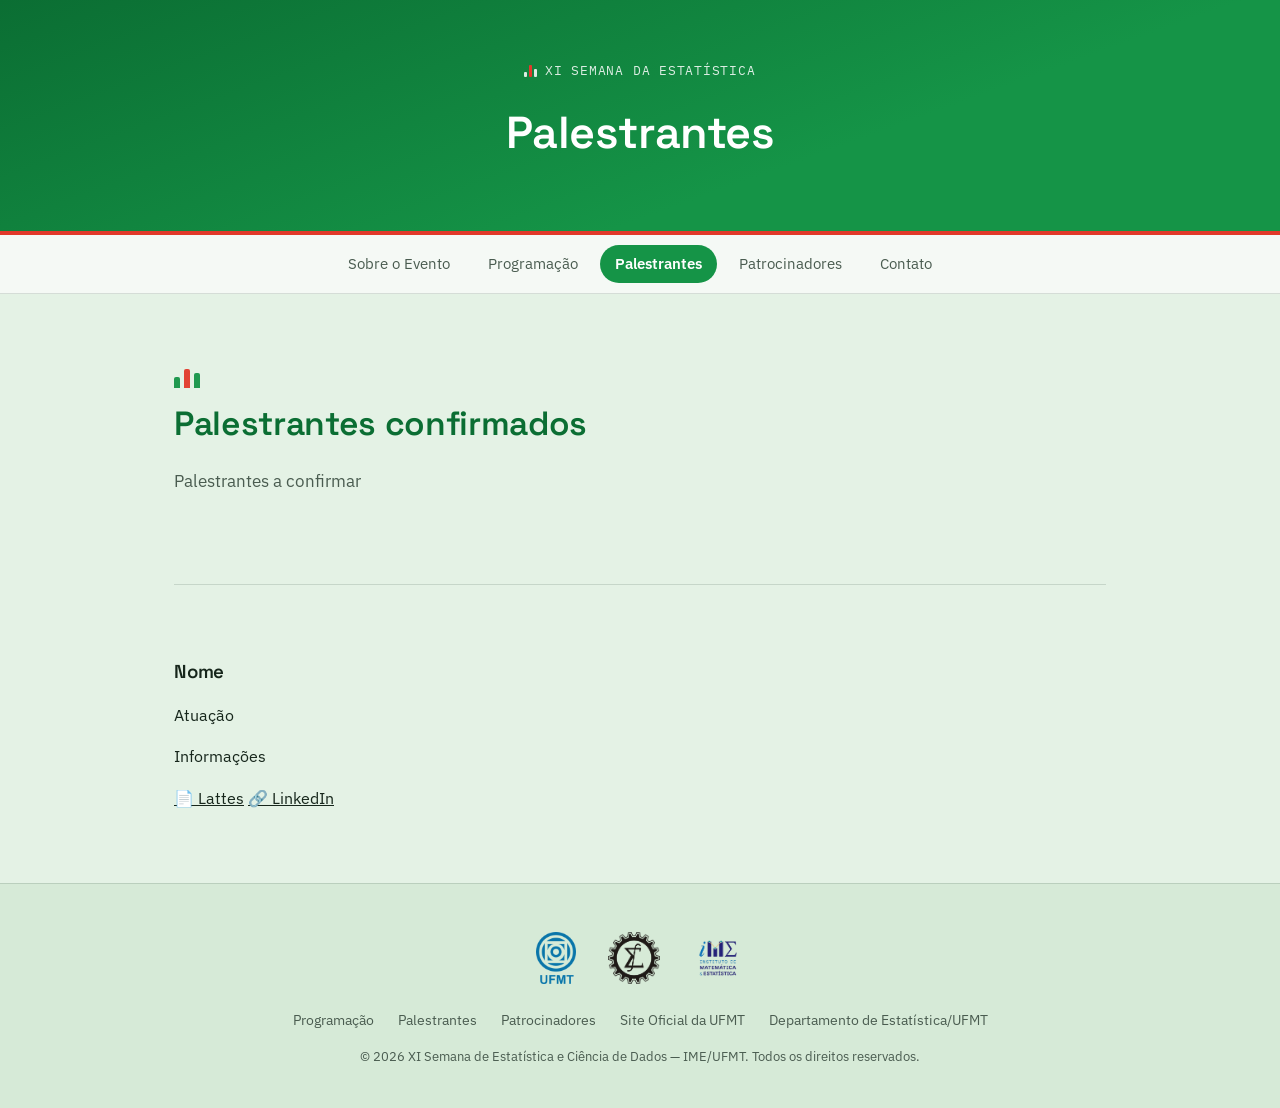
==== palestrantes.html @ 42eaee8a "Add files via upload" ====
<!DOCTYPE html>
<html lang="pt-BR">
<head>
<meta charset="UTF-8">
<meta http-equiv="X-UA-Compatible" content="IE=edge">
<meta name="viewport" content="width=device-width, initial-scale=1.0">

<title>Palestrantes — XI Semana da Estatística — IME/UFMT</title>
<meta name="description" content="Palestrantes confirmados da XI Semana da Estatística e Ciência de Dados do IME/UFMT.">
<meta name="robots" content="index, follow">
<meta name="theme-color" content="#0A1230">
<link rel="canonical" href="https://www.xsemest.com.br/palestrantes.html">

<meta property="og:type" content="website">
<meta property="og:title" content="Palestrantes — XI Semana da Estatística">
<meta property="og:description" content="Palestrantes confirmados da XI Semana da Estatística e Ciência de Dados — IME/UFMT.">
<meta property="og:image" content="estatistica_ufmt.png">
<meta property="og:locale" content="pt_BR">

<link rel="icon" type="image/png" href="estatistica_ufmt.png">
<link rel="preconnect" href="https://fonts.googleapis.com">
<link rel="preconnect" href="https://fonts.gstatic.com" crossorigin>
<link href="https://fonts.googleapis.com/css2?family=Space+Grotesk:wght@500;600;700&family=IBM+Plex+Sans:wght@400;500;600&family=IBM+Plex+Mono:wght@500;600&display=swap" rel="stylesheet">
<link rel="stylesheet" href="style.css">
</head>
<body>

<a class="skip-link" href="#conteudo">Pular para o conteúdo</a>

<header class="page-header">
  
  <p class="eyebrow"><span class="bars" aria-hidden="true"><i></i><i></i><i></i></span> XI Semana da Estatística</p>
  <h1>Palestrantes</h1>
</header>

<nav class="site-nav" aria-label="Navegação principal">
  <a href="index.html#sobre" class="tab-link">Sobre o Evento</a>
  <a href="programacao.html" class="tab-link">Programação</a>
  <a href="palestrantes.html" class="tab-link active">Palestrantes</a>
  <a href="patrocinadores.html" class="tab-link">Patrocinadores</a>
  <a href="index.html#contato" class="tab-link">Contato</a>
</nav>

<main id="conteudo" class="page">

  <section class="section">
    <p class="section-mark" aria-hidden="true"><i style="--h:50%"></i><i style="--h:85%"></i><i style="--h:65%"></i></p>
    <h2>Palestrantes confirmados</h2>
    <p class="lede">
      Palestrantes a confirmar
    </p>
  </section>

  <section class="section">
    <div class="speaker-grid">

      <!-- Palestrante 1 -->
      <article class="speaker-card">
        <div class="speaker-avatar" aria-hidden="true"></div>
        <h3 class="speaker-name">Nome</h3>
        <p class="speaker-affiliation">Atuação</p>
        <p class="speaker-bio">
          Informações
        </p>
        <div class="speaker-social">
          <a href="#" aria-label="Lattes da Dra. Ana Clara Silva">📄 Lattes</a>
          <a href="#" aria-label="LinkedIn da Dra. Ana Clara Silva">🔗 LinkedIn</a>
        </div>
        
      </article>

      

    </div>
  </section>


</main>

<footer class="footer">
  <div class="logos-row">
    <img src="ufmt_logo.png" alt="UFMT" class="logo-img" loading="lazy">
    <img src="estatistica_ufmt.png" alt="Estatística UFMT" class="logo-img" loading="lazy">
    <img src="logo_ime.png" alt="IME - Instituto de Matemática e Estatística" class="logo-img" loading="lazy">
  </div>
  <div class="footer-links">
    <a href="programacao.html">Programação</a>
    <a href="palestrantes.html">Palestrantes</a>
    <a href="patrocinadores.html">Patrocinadores</a>
    <a href="https://ufmt.br/" target="_blank" rel="noopener">Site Oficial da UFMT</a>
    <a href="https://www.ufmt.br/unidade/dest" target="_blank" rel="noopener">Departamento de Estatística/UFMT</a>
  </div>
  <p class="footer-copy">© 2026 XI Semana de Estatística e Ciência de Dados — IME/UFMT. Todos os direitos reservados.</p>
</footer>

<script src="script.js" defer></script>
</body>
</html>
---- style.css ----
/* =========================================================
   Tokens — tema claro, inspirado na paleta do IFMT (verde)
   ========================================================= */
:root{
  --bg: #E4F2E5;
  --bg-elevated: #D6EAD7;
  --surface: #FFFFFF;
  --border: rgba(16, 45, 28, 0.14);

  --accent: #159447;        /* verde institucional — destaque principal, mais vivo */
  --accent-dim: #0B6E33;
  --accent-2: #E1392A;      /* vermelho — contraste, como na logo do IFMT */
  --accent-2-dim: #B02B20;

  --text: #16261B;
  --text-muted: #4A5C50;

  --font-display: 'Space Grotesk', system-ui, sans-serif;
  --font-body: 'IBM Plex Sans', system-ui, sans-serif;
  --font-mono: 'IBM Plex Mono', monospace;

  --radius: 14px;
  --max-width: 980px;
  --shadow: 0 1px 2px rgba(16,45,28,0.04), 0 8px 24px rgba(16,45,28,0.06);
}

*{ box-sizing: border-box; }

html{ scroll-behavior: smooth; }
@media (prefers-reduced-motion: reduce){
  html{ scroll-behavior: auto; }
  *{ animation-duration: 0.001ms !important; animation-iteration-count: 1 !important; transition-duration: 0.001ms !important; }
}

body{
  margin: 0;
  background: var(--bg);
  color: var(--text);
  font-family: var(--font-body);
  line-height: 1.6;
  -webkit-font-smoothing: antialiased;
}

h1, h2, h3, h4{
  font-family: var(--font-display);
  font-weight: 600;
  margin: 0 0 .5em;
  letter-spacing: -0.01em;
  color: var(--text);
}

a{ color: inherit; }

.skip-link{
  position: absolute; left: -999px; top: 0;
  background: var(--accent); color: #fff; padding: .6em 1em;
  border-radius: 0 0 8px 0; z-index: 100;
}
.skip-link:focus{ left: 0; }

.text-muted{ color: var(--text-muted); }
.small{ font-size: .85rem; }

/* =========================================================
   Histogram signature glyphs
   ========================================================= */
.bars{ display: inline-flex; align-items: flex-end; gap: 2px; height: 12px; }
.bars i{ display:block; width: 3px; background: var(--accent); border-radius: 1px; }
.bars i:nth-child(1){ height: 40%; }
.bars i:nth-child(2){ height: 100%; background: var(--accent-2); }
.bars i:nth-child(3){ height: 65%; }
.bars-lg{ height: 34px; gap: 5px; margin-bottom: 1em; }
.bars-lg i{ width: 7px; }

.hero .bars i,
.page-header .bars i{ background: rgba(255,255,255,0.85); }
.hero .bars i:nth-child(2),
.page-header .bars i:nth-child(2){ background: var(--accent-2); }

.section-mark{ display:flex; align-items:flex-end; gap: 4px; height: 22px; margin: 0 0 .6em; }
.section-mark i{ display:block; width: 6px; border-radius: 2px 2px 0 0; height: var(--h); opacity: .95; background: var(--accent); }
.section-mark i:nth-child(2){ background: var(--accent-2); }

/* =========================================================
   Hero
   ========================================================= */
.hero{
  position: relative;
  background: linear-gradient(160deg, var(--accent-dim), var(--accent) 65%);
  border-bottom: 4px solid var(--accent-2);
  padding: 3rem 1.5rem 6.5rem;
  overflow: hidden;
}
.hero-inner{
  max-width: var(--max-width);
  margin: 0 auto;
  text-align: center;
  position: relative;
  z-index: 2;
}
.logos-row{
  display: flex; align-items: center; justify-content: center;
  gap: 2rem; margin-bottom: 2.5rem; flex-wrap: wrap;
}
.logo-img{ height: 52px; width: auto; object-fit: contain; }

.eyebrow{
  font-family: var(--font-mono);
  font-size: .8rem;
  letter-spacing: .06em;
  text-transform: uppercase;
  color: rgba(255,255,255,0.85);
  display: flex; align-items: center; justify-content: center; gap: .6em;
  margin-bottom: 1rem;
}

.hero h1{
  font-size: clamp(2.4rem, 6vw, 4.2rem);
  line-height: 1.05;
  margin-bottom: .5rem;
  color: #fff;
}
.hero-sub{
  font-family: var(--font-mono);
  color: #FFD9D4;
  font-size: 1.05rem;
  margin: 0 0 1.75rem;
}

.hero-badge{
  display: inline-flex; align-items: center; gap: .55em;
  background: #FFFFFF;
  border: 1px solid rgba(0,0,0,0.06);
  color: var(--accent-dim);
  font-family: var(--font-mono);
  font-size: .85rem;
  padding: .55em 1.1em;
  border-radius: 999px;
  box-shadow: var(--shadow);
}
.hero-badge .dot{
  width: 7px; height: 7px; border-radius: 50%;
  background: var(--accent-2);
  animation: pulse 1.8s ease-in-out infinite;
}
@keyframes pulse{
  0%, 100%{ opacity: 1; transform: scale(1); }
  50%{ opacity: .4; transform: scale(1.3); }
}

.hero-histogram{
  position: absolute; left: 0; right: 0; bottom: 0;
  height: 60px;
  display: flex; align-items: flex-end; gap: 3px;
  padding: 0 1.5rem;
  opacity: .8;
  z-index: 1;
}
.hero-histogram i{
  flex: 1;
  background: linear-gradient(180deg, rgba(255,255,255,0.9), transparent);
  height: var(--h);
  border-radius: 2px 2px 0 0;
}
.hero-histogram i:nth-child(4n){
  background: linear-gradient(180deg, var(--accent-2), transparent);
}

/* =========================================================
   Page header (subpáginas: Programação, Patrocinadores)
   ========================================================= */
.page-header{
  text-align: center;
  padding: 3rem 1.5rem 2.5rem;
  background: linear-gradient(160deg, var(--accent-dim), var(--accent) 65%);
  border-bottom: 4px solid var(--accent-2);
  color: #fff;
}
.page-header h1{ font-size: clamp(2rem, 4vw, 2.8rem); color: #fff; }
.page-header .eyebrow{ color: rgba(255,255,255,0.85); }

/* =========================================================
   Nav
   ========================================================= */
.site-nav{
  position: sticky; top: 0; z-index: 10;
  display: flex; justify-content: center; gap: .5rem;
  background: rgba(247,250,247,0.92);
  backdrop-filter: blur(8px);
  border-bottom: 1px solid var(--border);
  padding: .6rem 1rem;
  flex-wrap: wrap;
}
.tab-link{
  text-decoration: none;
  color: var(--text-muted);
  font-size: .92rem;
  padding: .5em 1em;
  border-radius: 999px;
  transition: color .15s ease, background .15s ease;
}
.tab-link:hover{ color: var(--text); background: var(--surface); }
.tab-link.active{ color: #fff; background: var(--accent); font-weight: 600; }

/* =========================================================
   Sections
   ========================================================= */
.page{ max-width: var(--max-width); margin: 0 auto; padding: 0 1.5rem; }
.section{
  padding: 4.5rem 0;
  border-bottom: 1px solid var(--border);
  opacity: 0; transform: translateY(16px);
  transition: opacity .5s ease, transform .5s ease;
}
.section.in-view{ opacity: 1; transform: none; }
.section:last-of-type{ border-bottom: none; }

.section h2{ font-size: clamp(1.6rem, 3vw, 2.1rem); color: var(--accent-dim); }
.lede{ color: var(--text-muted); max-width: 62ch; font-size: 1.05rem; }

.stat-chips{
  display: flex; gap: 1rem; flex-wrap: wrap; margin-top: 2rem;
}
.chip{
  background: var(--surface);
  border: 1px solid var(--border);
  border-radius: var(--radius);
  padding: 1.1rem 1.3rem;
  min-width: 160px;
  border-top: 3px solid var(--accent);
  box-shadow: var(--shadow);
}
.chip:nth-child(2){ border-top-color: var(--accent-2); }
.chip-num{
  display: block; font-family: var(--font-mono);
  color: var(--accent); font-size: 1.4rem; font-weight: 600;
}
.chip:nth-child(2) .chip-num{ color: var(--accent-2); }
.chip-label{ color: var(--text-muted); font-size: .88rem; }

/* Empty state (Programação / Patrocinadores) */
.empty-state{
  background: var(--surface);
  border: 1px dashed var(--border);
  border-radius: var(--radius);
  padding: 2.5rem;
  text-align: center;
}
.empty-state p{ margin: .4em 0; }
.empty-state .text-muted{ max-width: 48ch; margin-left: auto; margin-right: auto; }
.empty-state-actions{
  display: flex; gap: .8rem; justify-content: center; flex-wrap: wrap;
  margin-top: 1.4rem;
}

.btn{
  display: inline-flex; align-items: center; gap: .5em;
  font-family: var(--font-body); font-weight: 600; font-size: .92rem;
  padding: .7em 1.4em; border-radius: 999px;
  text-decoration: none; cursor: pointer;
  transition: transform .12s ease, background .15s ease;
}
.btn:hover{ transform: translateY(-1px); }
.btn-outline{ background: #fff; border: 1px solid var(--accent); color: var(--accent-dim); }
.btn-outline:hover{ background: rgba(30,122,61,0.08); }
.btn-ghost{ background: transparent; color: var(--text-muted); }
.btn-ghost:hover{ color: var(--text); }

/* Cards (Contato) */
.cards-grid{
  display: grid; grid-template-columns: repeat(auto-fit, minmax(260px, 1fr));
  gap: 1.5rem; margin-top: 1.5rem;
}
.card{
  background: var(--surface);
  border: 1px solid var(--border);
  border-radius: var(--radius);
  padding: 1.8rem;
  box-shadow: var(--shadow);
}
.card h3{
  display: flex; align-items: center; gap: .5em;
  font-size: 1.1rem; margin-bottom: .3em;
}
.card h4{ font-size: .85rem; text-transform: uppercase; letter-spacing: .04em; color: var(--text-muted); margin-top: 1.5rem; }
.icon{ width: 20px; height: 20px; color: var(--accent); flex-shrink: 0; }

.link{ color: var(--accent-2); text-decoration: none; border-bottom: 1px solid transparent; }
.link:hover{ border-bottom-color: currentColor; }

.social-link{
  display: inline-flex; align-items: center; gap: .5em;
  text-decoration: none; color: var(--text);
  margin-top: .4rem;
}
.social-link:hover{ color: var(--accent-2); }

.committee-list{ list-style: none; margin: .5rem 0 0; padding: 0; }
.committee-list li{
  display: flex; flex-direction: column;
  padding: .7em 0; border-bottom: 1px solid var(--border);
}
.committee-list li:last-child{ border-bottom: none; }
.committee-list span{ color: var(--text-muted); font-size: .85rem; }

/* =========================================================
   Mapa (Local do Evento)
   ========================================================= */
.map-frame{
  margin-top: 1.5rem;
  border-radius: var(--radius);
  overflow: hidden;
  border: 1px solid var(--border);
  box-shadow: var(--shadow);
}
.map-frame iframe{ display: block; }

/* =========================================================
   Tabela de programação
   ========================================================= */
.schedule-table-wrap{
  margin-top: 1.5rem;
  overflow-x: auto;
  border: 1px solid var(--border);
  border-radius: var(--radius);
  background: var(--surface);
  box-shadow: var(--shadow);
}
.schedule-table{
  width: 100%;
  border-collapse: collapse;
  font-size: .92rem;
  min-width: 560px;
}
.schedule-table thead th{
  text-align: left;
  font-family: var(--font-mono);
  font-size: .78rem;
  text-transform: uppercase;
  letter-spacing: .04em;
  color: var(--text-muted);
  background: var(--bg-elevated);
  padding: .8em 1em;
}
.schedule-table td{
  padding: .8em 1em;
  border-top: 1px solid var(--border);
  vertical-align: top;
}
.schedule-table .day-row td{
  background: rgba(30,122,61,0.08);
  color: var(--accent-dim);
  font-family: var(--font-mono);
  font-size: .78rem;
  text-transform: uppercase;
  letter-spacing: .05em;
  font-weight: 600;
}

/* =========================================================
   Patrocinadores
   ========================================================= */
.tier-title{
  font-size: .82rem;
  text-transform: uppercase;
  letter-spacing: .06em;
  color: var(--accent-2);
  margin-bottom: 1rem;
}
.sponsor-grid{
  display: grid; grid-template-columns: repeat(auto-fit, minmax(220px, 1fr));
  gap: 1.2rem;
}
.sponsor-grid-sm{ grid-template-columns: repeat(auto-fit, minmax(160px, 1fr)); }

.sponsor-slot{
  display: flex; flex-direction: column; align-items: center; justify-content: center;
  gap: .5rem;
  background: var(--surface);
  border: 1px dashed var(--border);
  border-radius: var(--radius);
  padding: 1.8rem 1rem;
  text-align: center;
  color: var(--text-muted);
  font-size: .82rem;
  text-decoration: none;
  min-height: 110px;
}
.sponsor-placeholder-icon{
  font-family: var(--font-display);
  font-size: 1.4rem;
  color: var(--accent-2);
}
.sponsor-slot-filled{
  border-style: solid;
  padding: 1rem;
  box-shadow: var(--shadow);
}
.sponsor-slot-filled img{ max-width: 100%; max-height: 64px; object-fit: contain; }

/* =========================================================
   Footer
   ========================================================= */
.footer{
  text-align: center;
  padding: 3rem 1.5rem 2.5rem;
  border-top: 1px solid var(--border);
  background: var(--bg-elevated);
  color: var(--text);
}
.footer .logos-row{ margin-bottom: 1.5rem; }
.footer-links{ display: flex; gap: 1.5rem; justify-content: center; flex-wrap: wrap; margin-bottom: 1rem; }
.footer-links a{ color: var(--text-muted); text-decoration: none; font-size: .9rem; }
.footer-links a:hover{ color: var(--accent-2); }
.footer-copy{ color: var(--text-muted); font-size: .8rem; margin: 0; }

/* =========================================================
   Focus visibility
   ========================================================= */
a:focus-visible, .btn:focus-visible, .tab-link:focus-visible{
  outline: 2px solid var(--accent-2);
  outline-offset: 2px;
}

/* =========================================================
   Responsive
   ========================================================= */
@media (max-width: 640px){
  .hero{ padding: 2.5rem 1.2rem 5rem; }
  .logo-img{ height: 40px; }
  .site-nav{ gap: .25rem; }
  .tab-link{ font-size: .85rem; padding: .5em .8em; }
}
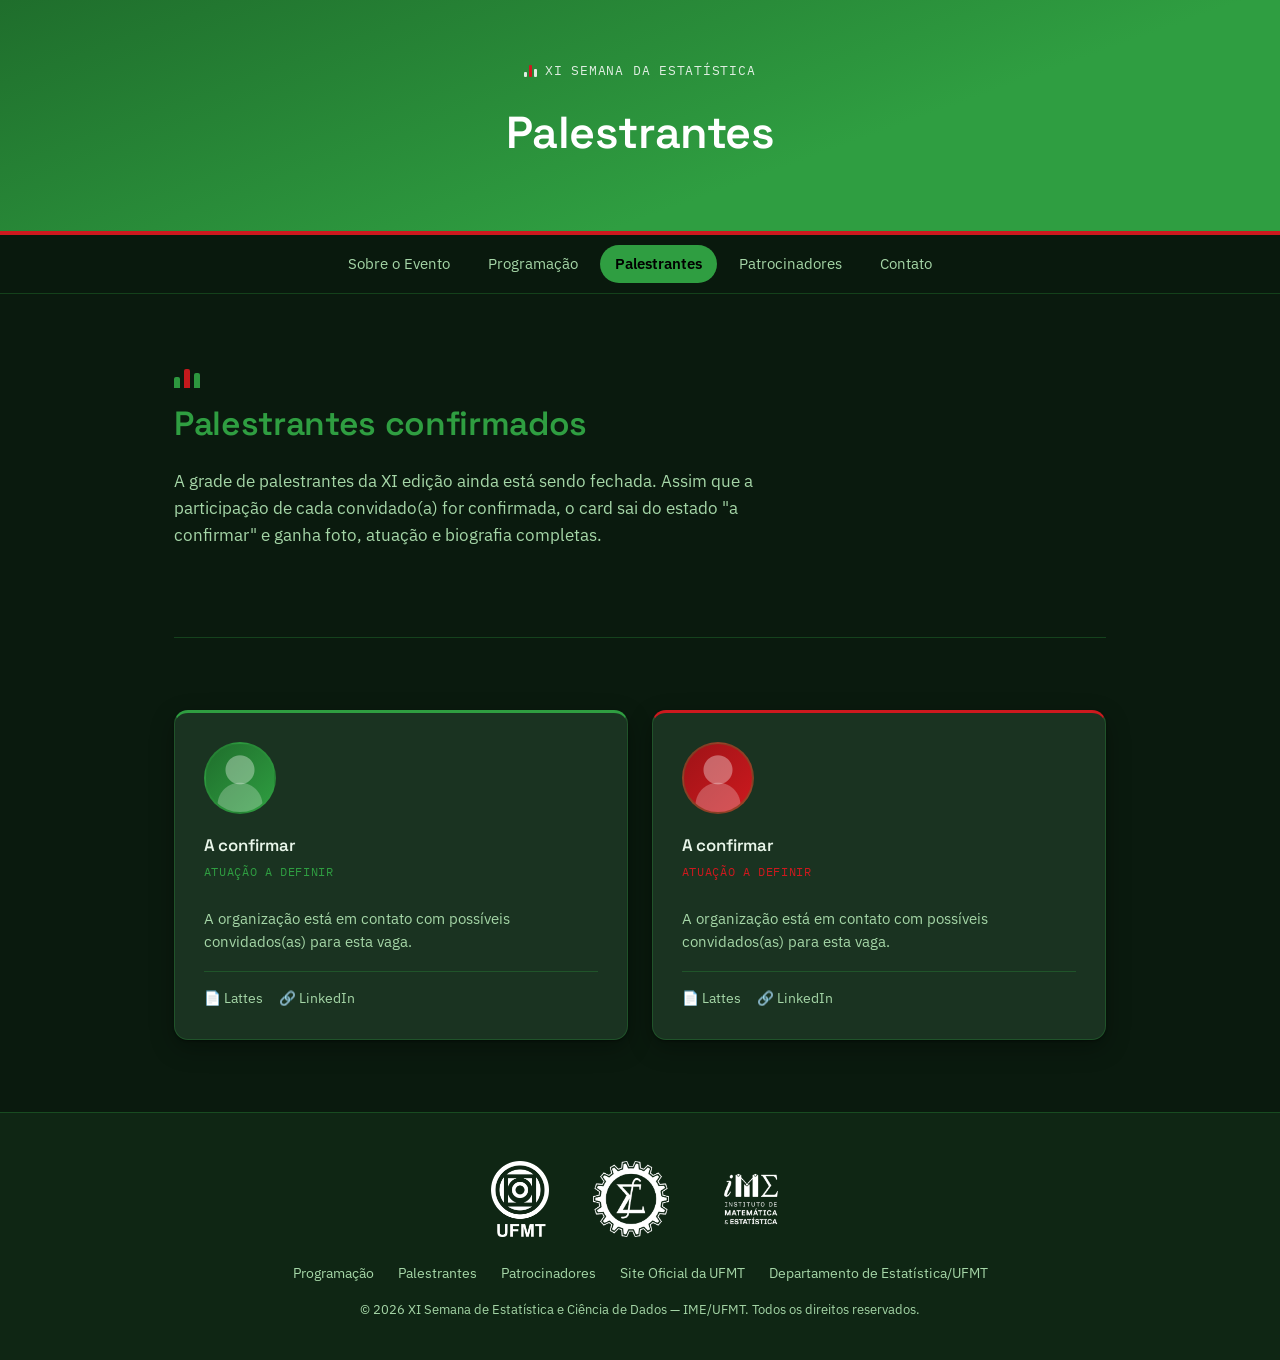
==== commit f90f744c: "Add files via upload" ====
--- a/palestrantes.html
+++ b/palestrantes.html
@@ -8,7 +8,7 @@
 <title>Palestrantes — XI Semana da Estatística — IME/UFMT</title>
 <meta name="description" content="Palestrantes confirmados da XI Semana da Estatística e Ciência de Dados do IME/UFMT.">
 <meta name="robots" content="index, follow">
-<meta name="theme-color" content="#0A1230">
+<meta name="theme-color" content="#0A1A0E">
 <link rel="canonical" href="https://www.xsemest.com.br/palestrantes.html">
 
 <meta property="og:type" content="website">
@@ -28,7 +28,6 @@
 <a class="skip-link" href="#conteudo">Pular para o conteúdo</a>
 
 <header class="page-header">
-  
   <p class="eyebrow"><span class="bars" aria-hidden="true"><i></i><i></i><i></i></span> XI Semana da Estatística</p>
   <h1>Palestrantes</h1>
 </header>
@@ -47,7 +46,9 @@
     <p class="section-mark" aria-hidden="true"><i style="--h:50%"></i><i style="--h:85%"></i><i style="--h:65%"></i></p>
     <h2>Palestrantes confirmados</h2>
     <p class="lede">
-      Palestrantes a confirmar
+      A grade de palestrantes da XI edição ainda está sendo fechada. Assim que a
+      participação de cada convidado(a) for confirmada, o card sai do estado
+      "a confirmar" e ganha foto, atuação e biografia completas.
     </p>
   </section>
 
@@ -57,22 +58,54 @@
       <!-- Palestrante 1 -->
       <article class="speaker-card">
         <div class="speaker-avatar" aria-hidden="true"></div>
-        <h3 class="speaker-name">Nome</h3>
-        <p class="speaker-affiliation">Atuação</p>
+        <h3 class="speaker-name">A confirmar</h3>
+        <p class="speaker-affiliation">Atuação a definir</p>
         <p class="speaker-bio">
-          Informações
+          A organização está em contato com possíveis convidados(as) para esta vaga.
         </p>
         <div class="speaker-social">
-          <a href="#" aria-label="Lattes da Dra. Ana Clara Silva">📄 Lattes</a>
-          <a href="#" aria-label="LinkedIn da Dra. Ana Clara Silva">🔗 LinkedIn</a>
+          <a href="#" aria-label="Lattes">📄 Lattes</a>
+          <a href="#" aria-label="LinkedIn">🔗 LinkedIn</a>
         </div>
-        
       </article>
 
-      
+      <!-- Palestrante 2 -->
+      <article class="speaker-card">
+        <div class="speaker-avatar" aria-hidden="true"></div>
+        <h3 class="speaker-name">A confirmar</h3>
+        <p class="speaker-affiliation">Atuação a definir</p>
+        <p class="speaker-bio">
+          A organização está em contato com possíveis convidados(as) para esta vaga.
+        </p>
+        <div class="speaker-social">
+          <a href="#" aria-label="Lattes">📄 Lattes</a>
+          <a href="#" aria-label="LinkedIn">🔗 LinkedIn</a>
+        </div>
+      </article>
+
+     
+
+      <!--
+        Para adicionar um(a) palestrante confirmado(a), duplique o bloco abaixo
+        e preencha com os dados reais:
+
+        <article class="speaker-card">
+          <div class="speaker-avatar">
+            <img src="foto-do-palestrante.jpg" alt="Nome do(a) Palestrante" style="width:100%;height:100%;border-radius:50%;object-fit:cover;">
+          </div>
+          <h3 class="speaker-name">Nome do(a) Palestrante</h3>
+          <p class="speaker-affiliation">Cargo / Instituição</p>
+          <p class="speaker-bio">Breve biografia ou linha de pesquisa/atuação.</p>
+          <div class="speaker-social">
+            <a href="https://lattes.cnpq.br/..." target="_blank" rel="noopener">📄 Lattes</a>
+            <a href="https://linkedin.com/in/..." target="_blank" rel="noopener">🔗 LinkedIn</a>
+          </div>
+        </article>
+      -->
 
     </div>
   </section>
+
 
 
 </main>
@@ -95,4 +128,4 @@
 
 <script src="script.js" defer></script>
 </body>
-</html>+</html>
--- a/style.css
+++ b/style.css
@@ -1,19 +1,16 @@
-/* =========================================================
-   Tokens — tema claro, inspirado na paleta do IFMT (verde)
-   ========================================================= */
 :root{
-  --bg: #E4F2E5;
-  --bg-elevated: #D6EAD7;
-  --surface: #FFFFFF;
-  --border: rgba(16, 45, 28, 0.14);
-
-  --accent: #159447;        /* verde institucional — destaque principal, mais vivo */
-  --accent-dim: #0B6E33;
-  --accent-2: #E1392A;      /* vermelho — contraste, como na logo do IFMT */
-  --accent-2-dim: #B02B20;
-
-  --text: #16261B;
-  --text-muted: #4A5C50;
+  --bg: #0A1A0E;
+  --bg-elevated: #0F2614;
+  --surface: #1A3321;
+  --border: rgba(47, 158, 65, 0.3);
+
+  --accent: #2F9E41;       /* verde oficial Rede Federal — Pantone 362C */
+  --accent-dim: #1F6E2C;
+  --accent-2: #CD191E;     /* vermelho oficial Rede Federal — Pantone 187C */
+  --accent-2-dim: #9E1317;
+
+  --text: #E8F5E9;
+  --text-muted: #A5D6A7;
 
   --font-display: 'Space Grotesk', system-ui, sans-serif;
   --font-body: 'IBM Plex Sans', system-ui, sans-serif;
@@ -21,7 +18,7 @@
 
   --radius: 14px;
   --max-width: 980px;
-  --shadow: 0 1px 2px rgba(16,45,28,0.04), 0 8px 24px rgba(16,45,28,0.06);
+  --shadow: 0 1px 2px rgba(0,0,0,0.4), 0 8px 24px rgba(0,0,0,0.3);
 }
 
 *{ box-sizing: border-box; }
@@ -53,7 +50,7 @@
 
 .skip-link{
   position: absolute; left: -999px; top: 0;
-  background: var(--accent); color: #fff; padding: .6em 1em;
+  background: var(--accent); color: #000; padding: .6em 1em;
   border-radius: 0 0 8px 0; z-index: 100;
 }
 .skip-link:focus{ left: 0; }
@@ -61,9 +58,6 @@
 .text-muted{ color: var(--text-muted); }
 .small{ font-size: .85rem; }
 
-/* =========================================================
-   Histogram signature glyphs
-   ========================================================= */
 .bars{ display: inline-flex; align-items: flex-end; gap: 2px; height: 12px; }
 .bars i{ display:block; width: 3px; background: var(--accent); border-radius: 1px; }
 .bars i:nth-child(1){ height: 40%; }
@@ -81,9 +75,6 @@
 .section-mark i{ display:block; width: 6px; border-radius: 2px 2px 0 0; height: var(--h); opacity: .95; background: var(--accent); }
 .section-mark i:nth-child(2){ background: var(--accent-2); }
 
-/* =========================================================
-   Hero
-   ========================================================= */
 .hero{
   position: relative;
   background: linear-gradient(160deg, var(--accent-dim), var(--accent) 65%);
@@ -100,9 +91,14 @@
 }
 .logos-row{
   display: flex; align-items: center; justify-content: center;
-  gap: 2rem; margin-bottom: 2.5rem; flex-wrap: wrap;
-}
-.logo-img{ height: 52px; width: auto; object-fit: contain; }
+  gap: 2.75rem; margin-bottom: 2.5rem; flex-wrap: wrap;
+}
+.logo-img{ 
+  height: 76px; 
+  width: auto; 
+  object-fit: contain;
+  filter: brightness(0) invert(1);
+}
 
 .eyebrow{
   font-family: var(--font-mono);
@@ -166,9 +162,6 @@
   background: linear-gradient(180deg, var(--accent-2), transparent);
 }
 
-/* =========================================================
-   Page header (subpáginas: Programação, Patrocinadores)
-   ========================================================= */
 .page-header{
   text-align: center;
   padding: 3rem 1.5rem 2.5rem;
@@ -179,13 +172,10 @@
 .page-header h1{ font-size: clamp(2rem, 4vw, 2.8rem); color: #fff; }
 .page-header .eyebrow{ color: rgba(255,255,255,0.85); }
 
-/* =========================================================
-   Nav
-   ========================================================= */
 .site-nav{
   position: sticky; top: 0; z-index: 10;
   display: flex; justify-content: center; gap: .5rem;
-  background: rgba(247,250,247,0.92);
+  background: rgba(10, 26, 14, 0.92);
   backdrop-filter: blur(8px);
   border-bottom: 1px solid var(--border);
   padding: .6rem 1rem;
@@ -200,11 +190,8 @@
   transition: color .15s ease, background .15s ease;
 }
 .tab-link:hover{ color: var(--text); background: var(--surface); }
-.tab-link.active{ color: #fff; background: var(--accent); font-weight: 600; }
-
-/* =========================================================
-   Sections
-   ========================================================= */
+.tab-link.active{ color: #000; background: var(--accent); font-weight: 600; }
+
 .page{ max-width: var(--max-width); margin: 0 auto; padding: 0 1.5rem; }
 .section{
   padding: 4.5rem 0;
@@ -215,7 +202,7 @@
 .section.in-view{ opacity: 1; transform: none; }
 .section:last-of-type{ border-bottom: none; }
 
-.section h2{ font-size: clamp(1.6rem, 3vw, 2.1rem); color: var(--accent-dim); }
+.section h2{ font-size: clamp(1.6rem, 3vw, 2.1rem); color: var(--accent); }
 .lede{ color: var(--text-muted); max-width: 62ch; font-size: 1.05rem; }
 
 .stat-chips{
@@ -238,7 +225,6 @@
 .chip:nth-child(2) .chip-num{ color: var(--accent-2); }
 .chip-label{ color: var(--text-muted); font-size: .88rem; }
 
-/* Empty state (Programação / Patrocinadores) */
 .empty-state{
   background: var(--surface);
   border: 1px dashed var(--border);
@@ -261,12 +247,11 @@
   transition: transform .12s ease, background .15s ease;
 }
 .btn:hover{ transform: translateY(-1px); }
-.btn-outline{ background: #fff; border: 1px solid var(--accent); color: var(--accent-dim); }
-.btn-outline:hover{ background: rgba(30,122,61,0.08); }
+.btn-outline{ background: var(--surface); border: 1px solid var(--accent); color: var(--accent); }
+.btn-outline:hover{ background: rgba(47, 158, 65, 0.18); }
 .btn-ghost{ background: transparent; color: var(--text-muted); }
 .btn-ghost:hover{ color: var(--text); }
 
-/* Cards (Contato) */
 .cards-grid{
   display: grid; grid-template-columns: repeat(auto-fit, minmax(260px, 1fr));
   gap: 1.5rem; margin-top: 1.5rem;
@@ -304,8 +289,90 @@
 .committee-list span{ color: var(--text-muted); font-size: .85rem; }
 
 /* =========================================================
-   Mapa (Local do Evento)
+   Palestrantes
    ========================================================= */
+.speaker-grid{
+  display: grid; grid-template-columns: repeat(auto-fit, minmax(240px, 1fr));
+  gap: 1.5rem;
+}
+.speaker-card{
+  background: var(--surface);
+  border: 1px solid var(--border);
+  border-radius: var(--radius);
+  padding: 1.8rem;
+  box-shadow: var(--shadow);
+  border-top: 3px solid var(--accent);
+  display: flex;
+  flex-direction: column;
+}
+.speaker-card:nth-child(3n+2){ border-top-color: var(--accent-2); }
+
+.speaker-avatar{
+  width: 72px; height: 72px;
+  border-radius: 50%;
+  margin-bottom: 1.1rem;
+  background: linear-gradient(135deg, var(--accent-dim), var(--accent));
+  border: 2px solid var(--border);
+  position: relative;
+}
+.speaker-avatar::after{
+  content: "";
+  position: absolute; inset: 0;
+  border-radius: 50%;
+  background:
+    radial-gradient(circle at 50% 38%, rgba(255,255,255,0.35) 0 14px, transparent 15px),
+    radial-gradient(circle at 50% 90%, rgba(255,255,255,0.25) 0 22px, transparent 23px);
+}
+.speaker-card:nth-child(3n+2) .speaker-avatar{
+  background: linear-gradient(135deg, var(--accent-2-dim), var(--accent-2));
+}
+
+.speaker-name{
+  font-size: 1.05rem;
+  margin-bottom: .2em;
+}
+.speaker-affiliation{
+  font-family: var(--font-mono);
+  font-size: .78rem;
+  text-transform: uppercase;
+  letter-spacing: .05em;
+  color: var(--accent);
+  margin: 0 0 .8em;
+}
+.speaker-card:nth-child(3n+2) .speaker-affiliation{ color: var(--accent-2); }
+
+.speaker-bio{
+  color: var(--text-muted);
+  font-size: .92rem;
+  flex-grow: 1;
+  margin-bottom: 1.2em;
+}
+.speaker-social{
+  display: flex; gap: 1rem; flex-wrap: wrap;
+  border-top: 1px solid var(--border);
+  padding-top: 1rem;
+}
+.speaker-social a{
+  font-size: .85rem;
+  text-decoration: none;
+  color: var(--text-muted);
+  transition: color .15s ease;
+}
+.speaker-social a:hover{ color: var(--accent); }
+
+.speaker-slot-empty{
+  background: var(--surface);
+  border: 1px dashed var(--border);
+  border-radius: var(--radius);
+  padding: 1.8rem;
+  display: flex; flex-direction: column; align-items: center; justify-content: center;
+  text-align: center;
+  color: var(--text-muted);
+  min-height: 220px;
+  gap: .6rem;
+}
+.speaker-slot-empty .sponsor-placeholder-icon{ font-size: 1.6rem; color: var(--accent-2); }
+
 .map-frame{
   margin-top: 1.5rem;
   border-radius: var(--radius);
@@ -315,9 +382,6 @@
 }
 .map-frame iframe{ display: block; }
 
-/* =========================================================
-   Tabela de programação
-   ========================================================= */
 .schedule-table-wrap{
   margin-top: 1.5rem;
   overflow-x: auto;
@@ -348,8 +412,8 @@
   vertical-align: top;
 }
 .schedule-table .day-row td{
-  background: rgba(30,122,61,0.08);
-  color: var(--accent-dim);
+  background: rgba(47, 158, 65, 0.14);
+  color: var(--accent);
   font-family: var(--font-mono);
   font-size: .78rem;
   text-transform: uppercase;
@@ -357,9 +421,6 @@
   font-weight: 600;
 }
 
-/* =========================================================
-   Patrocinadores
-   ========================================================= */
 .tier-title{
   font-size: .82rem;
   text-transform: uppercase;
@@ -398,9 +459,6 @@
 }
 .sponsor-slot-filled img{ max-width: 100%; max-height: 64px; object-fit: contain; }
 
-/* =========================================================
-   Footer
-   ========================================================= */
 .footer{
   text-align: center;
   padding: 3rem 1.5rem 2.5rem;
@@ -414,20 +472,14 @@
 .footer-links a:hover{ color: var(--accent-2); }
 .footer-copy{ color: var(--text-muted); font-size: .8rem; margin: 0; }
 
-/* =========================================================
-   Focus visibility
-   ========================================================= */
 a:focus-visible, .btn:focus-visible, .tab-link:focus-visible{
   outline: 2px solid var(--accent-2);
   outline-offset: 2px;
 }
 
-/* =========================================================
-   Responsive
-   ========================================================= */
 @media (max-width: 640px){
   .hero{ padding: 2.5rem 1.2rem 5rem; }
-  .logo-img{ height: 40px; }
+  .logo-img{ height: 56px; }
   .site-nav{ gap: .25rem; }
   .tab-link{ font-size: .85rem; padding: .5em .8em; }
 }
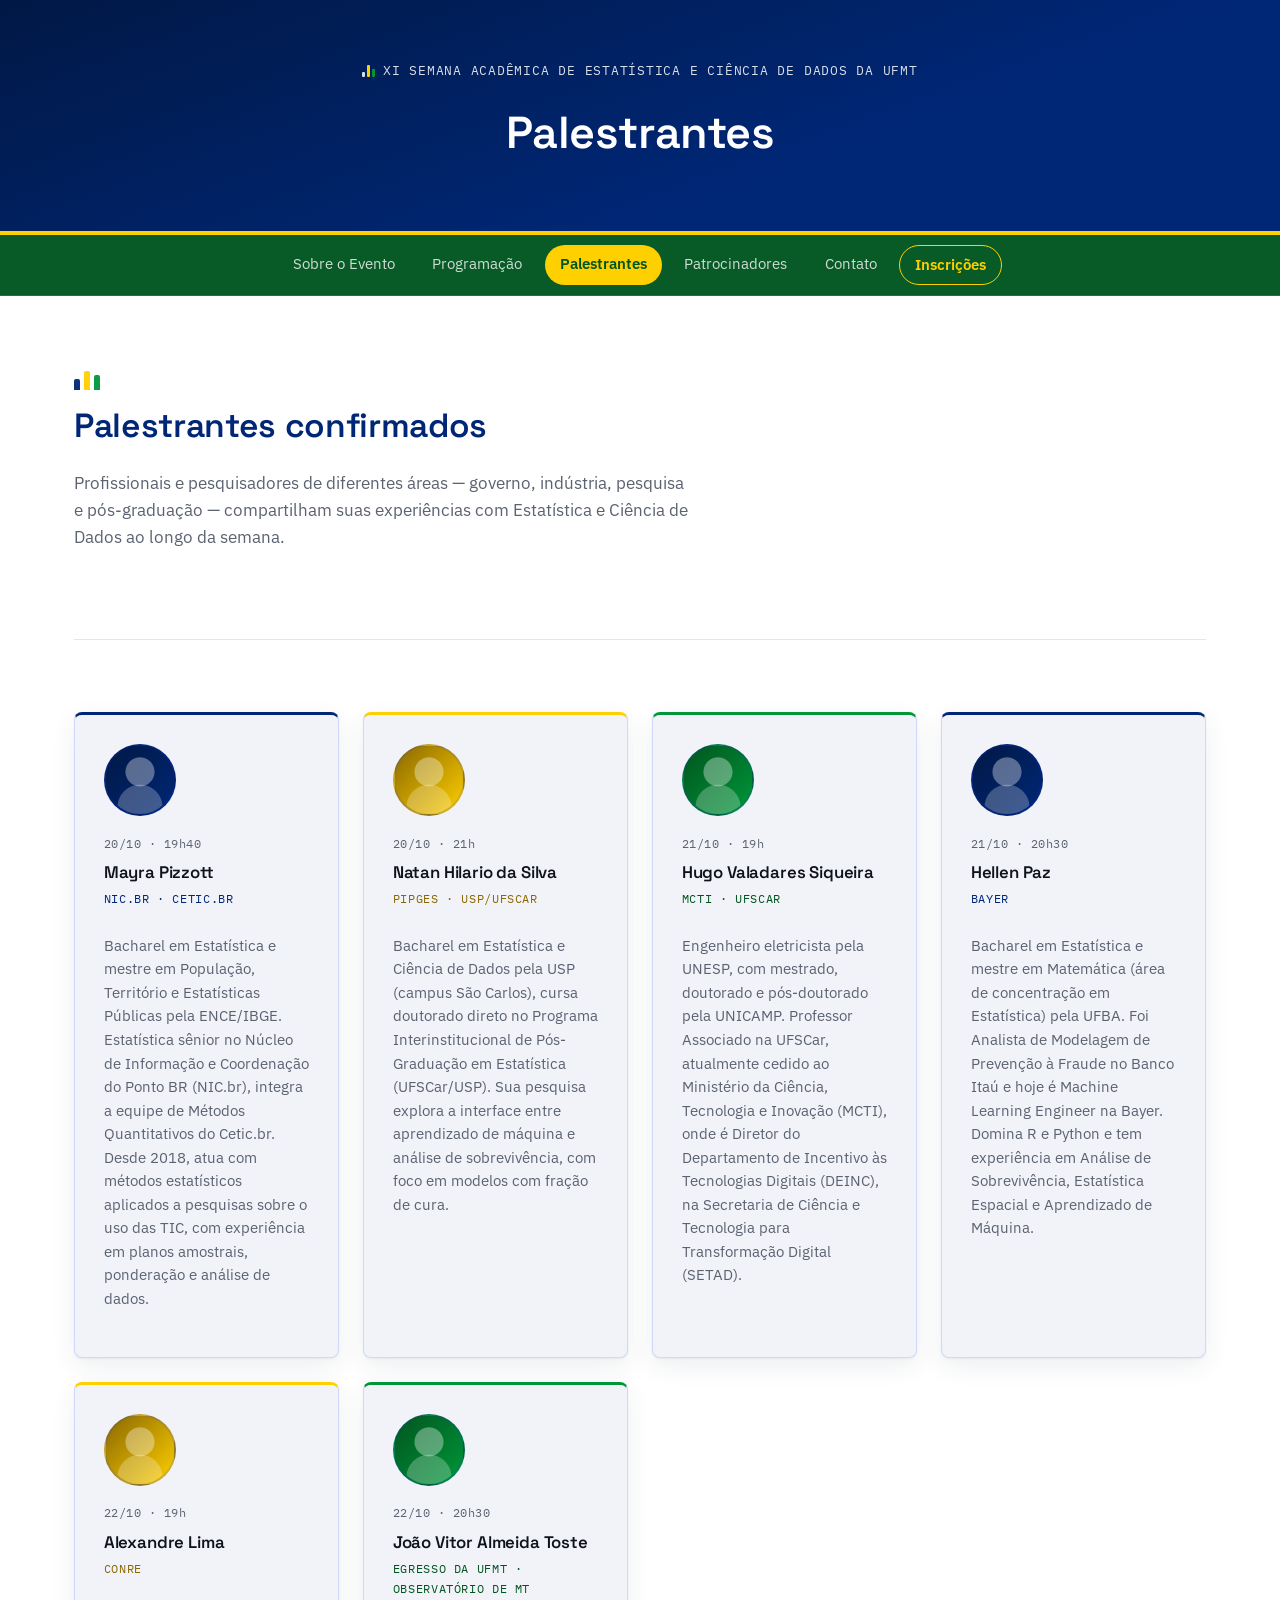
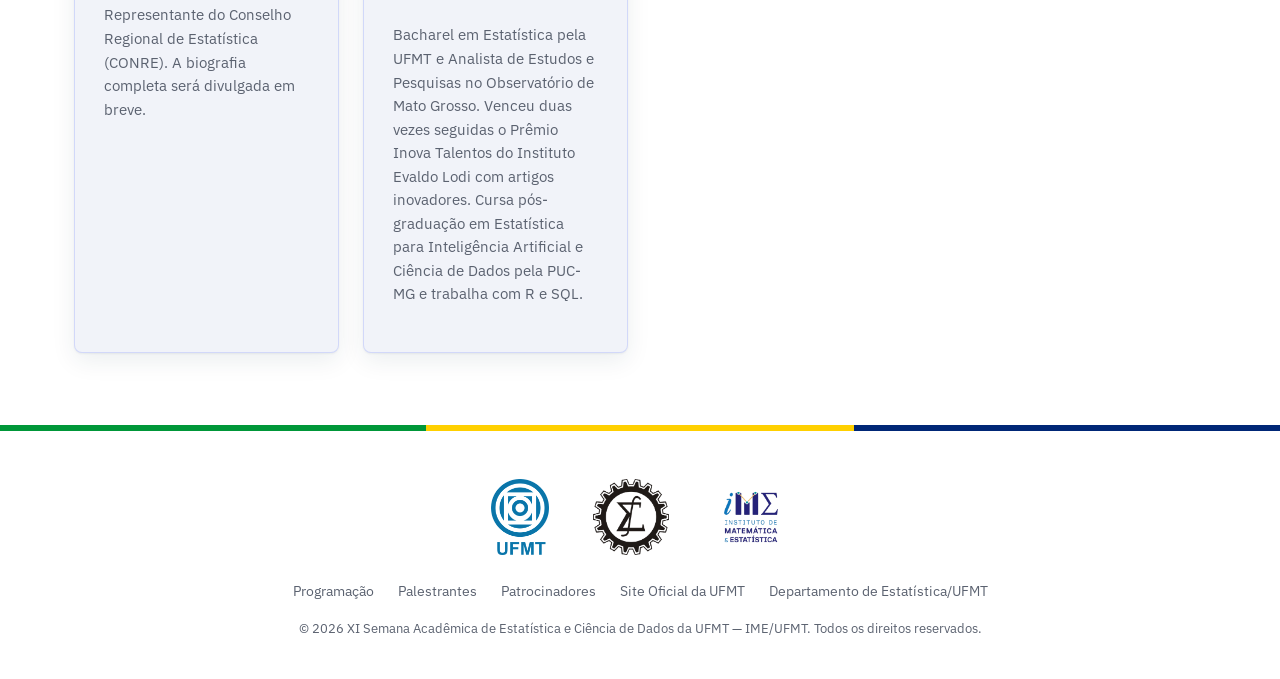
==== commit 49bca349: "Add files via upload" ====
--- a/palestrantes.html
+++ b/palestrantes.html
@@ -5,14 +5,14 @@
 <meta http-equiv="X-UA-Compatible" content="IE=edge">
 <meta name="viewport" content="width=device-width, initial-scale=1.0">
 
-<title>Palestrantes — XI Semana da Estatística — IME/UFMT</title>
-<meta name="description" content="Palestrantes confirmados da XI Semana da Estatística e Ciência de Dados do IME/UFMT.">
+<title>Palestrantes — XI Semana Acadêmica de Estatística e Ciência de Dados da UFMT</title>
+<meta name="description" content="Palestrantes confirmados da XI Semana Acadêmica de Estatística e Ciência de Dados da UFMT (IME/UFMT).">
 <meta name="robots" content="index, follow">
-<meta name="theme-color" content="#0A1A0E">
+<meta name="theme-color" content="#0A1230">
 <link rel="canonical" href="https://www.xsemest.com.br/palestrantes.html">
 
 <meta property="og:type" content="website">
-<meta property="og:title" content="Palestrantes — XI Semana da Estatística">
+<meta property="og:title" content="Palestrantes — XI Semana Acadêmica de Estatística e Ciência de Dados da UFMT">
 <meta property="og:description" content="Palestrantes confirmados da XI Semana da Estatística e Ciência de Dados — IME/UFMT.">
 <meta property="og:image" content="estatistica_ufmt.png">
 <meta property="og:locale" content="pt_BR">
@@ -28,16 +28,17 @@
 <a class="skip-link" href="#conteudo">Pular para o conteúdo</a>
 
 <header class="page-header">
-  <p class="eyebrow"><span class="bars" aria-hidden="true"><i></i><i></i><i></i></span> XI Semana da Estatística</p>
+  <p class="eyebrow"><span class="bars" aria-hidden="true"><i></i><i></i><i></i></span> XI Semana Acadêmica de Estatística e Ciência de Dados da UFMT</p>
   <h1>Palestrantes</h1>
 </header>
 
 <nav class="site-nav" aria-label="Navegação principal">
   <a href="index.html#sobre" class="tab-link">Sobre o Evento</a>
   <a href="programacao.html" class="tab-link">Programação</a>
-  <a href="palestrantes.html" class="tab-link active">Palestrantes</a>
+  <a href="palestrantes.html" class="tab-link active" aria-current="page">Palestrantes</a>
   <a href="patrocinadores.html" class="tab-link">Patrocinadores</a>
   <a href="index.html#contato" class="tab-link">Contato</a>
+    <a href="https://forms.gle/JmbNxPpCY7QPgfws6" class="tab-link tab-cta" target="_blank" rel="noopener">Inscrições</a>
 </nav>
 
 <main id="conteudo" class="page">
@@ -46,67 +47,110 @@
     <p class="section-mark" aria-hidden="true"><i style="--h:50%"></i><i style="--h:85%"></i><i style="--h:65%"></i></p>
     <h2>Palestrantes confirmados</h2>
     <p class="lede">
-      A grade de palestrantes da XI edição ainda está sendo fechada. Assim que a
-      participação de cada convidado(a) for confirmada, o card sai do estado
-      "a confirmar" e ganha foto, atuação e biografia completas.
+      Profissionais e pesquisadores de diferentes áreas — governo, indústria,
+      pesquisa e pós-graduação — compartilham suas experiências com Estatística
+      e Ciência de Dados ao longo da semana.
     </p>
   </section>
 
   <section class="section">
     <div class="speaker-grid">
 
-      <!-- Palestrante 1 -->
+      <article class="speaker-card">
+        <div class="speaker-avatar">
+          <img src="fotos/mayra-pizzott.jpg" alt="Foto de Mayra Pizzott" onerror="this.remove()">
+        </div>
+        <p class="speaker-day">20/10 · 19h40</p>
+        <h3 class="speaker-name">Mayra Pizzott</h3>
+        <p class="speaker-affiliation">NIC.br · Cetic.br</p>
+        <p class="speaker-bio">
+          Bacharel em Estatística e mestre em População, Território e Estatísticas
+          Públicas pela ENCE/IBGE. Estatística sênior no Núcleo de Informação e
+          Coordenação do Ponto BR (NIC.br), integra a equipe de Métodos
+          Quantitativos do Cetic.br. Desde 2018, atua com métodos estatísticos
+          aplicados a pesquisas sobre o uso das TIC, com experiência em planos
+          amostrais, ponderação e análise de dados.
+        </p>
+      </article>
+
+      <article class="speaker-card">
+        <div class="speaker-avatar">
+          <img src="fotos/natan-da-silva.jpg" alt="Foto de Natan Hilario da Silva" onerror="this.remove()">
+        </div>
+        <p class="speaker-day">20/10 · 21h</p>
+        <h3 class="speaker-name">Natan Hilario da Silva</h3>
+        <p class="speaker-affiliation">PIPGEs · USP/UFSCar</p>
+        <p class="speaker-bio">
+          Bacharel em Estatística e Ciência de Dados pela USP (campus São
+          Carlos), cursa doutorado direto no Programa Interinstitucional de
+          Pós-Graduação em Estatística (UFSCar/USP). Sua pesquisa explora a
+          interface entre aprendizado de máquina e análise de sobrevivência,
+          com foco em modelos com fração de cura.
+        </p>
+      </article>
+
+      <article class="speaker-card">
+        <div class="speaker-avatar">
+          <img src="fotos/hugo-valadares.jpg" alt="Foto de Hugo Valadares Siqueira" onerror="this.remove()">
+        </div>
+        <p class="speaker-day">21/10 · 19h</p>
+        <h3 class="speaker-name">Hugo Valadares Siqueira</h3>
+        <p class="speaker-affiliation">MCTI · UFSCar</p>
+        <p class="speaker-bio">
+          Engenheiro eletricista pela UNESP, com mestrado, doutorado e
+          pós-doutorado pela UNICAMP. Professor Associado na UFSCar, atualmente
+          cedido ao Ministério da Ciência, Tecnologia e Inovação (MCTI), onde é
+          Diretor do Departamento de Incentivo às Tecnologias Digitais (DEINC),
+          na Secretaria de Ciência e Tecnologia para Transformação Digital
+          (SETAD).
+        </p>
+      </article>
+
+      <article class="speaker-card">
+        <div class="speaker-avatar">
+          <img src="fotos/hellen-paz.jpg" alt="Foto de Hellen Paz" onerror="this.remove()">
+        </div>
+        <p class="speaker-day">21/10 · 20h30</p>
+        <h3 class="speaker-name">Hellen Paz</h3>
+        <p class="speaker-affiliation">Bayer</p>
+        <p class="speaker-bio">
+          Bacharel em Estatística e mestre em Matemática (área de concentração
+          em Estatística) pela UFBA. Foi Analista de Modelagem de Prevenção à
+          Fraude no Banco Itaú e hoje é Machine Learning Engineer na Bayer.
+          Domina R e Python e tem experiência em Análise de Sobrevivência,
+          Estatística Espacial e Aprendizado de Máquina.
+        </p>
+      </article>
+
       <article class="speaker-card">
         <div class="speaker-avatar" aria-hidden="true"></div>
-        <h3 class="speaker-name">A confirmar</h3>
-        <p class="speaker-affiliation">Atuação a definir</p>
+        <p class="speaker-day">22/10 · 19h</p>
+        <h3 class="speaker-name">Alexandre Lima</h3>
+        <p class="speaker-affiliation">CONRE</p>
         <p class="speaker-bio">
-          A organização está em contato com possíveis convidados(as) para esta vaga.
+          Representante do Conselho Regional de Estatística (CONRE). A
+          biografia completa será divulgada em breve.
         </p>
-        <div class="speaker-social">
-          <a href="#" aria-label="Lattes">📄 Lattes</a>
-          <a href="#" aria-label="LinkedIn">🔗 LinkedIn</a>
-        </div>
       </article>
 
-      <!-- Palestrante 2 -->
       <article class="speaker-card">
-        <div class="speaker-avatar" aria-hidden="true"></div>
-        <h3 class="speaker-name">A confirmar</h3>
-        <p class="speaker-affiliation">Atuação a definir</p>
+        <div class="speaker-avatar">
+          <img src="fotos/joao-vitor.jpg" alt="Foto de João Vitor Almeida Toste" onerror="this.remove()">
+        </div>
+        <p class="speaker-day">22/10 · 20h30</p>
+        <h3 class="speaker-name">João Vitor Almeida Toste</h3>
+        <p class="speaker-affiliation">Egresso da UFMT · Observatório de MT</p>
         <p class="speaker-bio">
-          A organização está em contato com possíveis convidados(as) para esta vaga.
+          Bacharel em Estatística pela UFMT e Analista de Estudos e Pesquisas no
+          Observatório de Mato Grosso. Venceu duas vezes seguidas o Prêmio Inova
+          Talentos do Instituto Evaldo Lodi com artigos inovadores. Cursa
+          pós-graduação em Estatística para Inteligência Artificial e Ciência de
+          Dados pela PUC-MG e trabalha com R e SQL.
         </p>
-        <div class="speaker-social">
-          <a href="#" aria-label="Lattes">📄 Lattes</a>
-          <a href="#" aria-label="LinkedIn">🔗 LinkedIn</a>
-        </div>
       </article>
-
-     
-
-      <!--
-        Para adicionar um(a) palestrante confirmado(a), duplique o bloco abaixo
-        e preencha com os dados reais:
-
-        <article class="speaker-card">
-          <div class="speaker-avatar">
-            <img src="foto-do-palestrante.jpg" alt="Nome do(a) Palestrante" style="width:100%;height:100%;border-radius:50%;object-fit:cover;">
-          </div>
-          <h3 class="speaker-name">Nome do(a) Palestrante</h3>
-          <p class="speaker-affiliation">Cargo / Instituição</p>
-          <p class="speaker-bio">Breve biografia ou linha de pesquisa/atuação.</p>
-          <div class="speaker-social">
-            <a href="https://lattes.cnpq.br/..." target="_blank" rel="noopener">📄 Lattes</a>
-            <a href="https://linkedin.com/in/..." target="_blank" rel="noopener">🔗 LinkedIn</a>
-          </div>
-        </article>
-      -->
 
     </div>
   </section>
-
-
 
 </main>
 
@@ -123,7 +167,7 @@
     <a href="https://ufmt.br/" target="_blank" rel="noopener">Site Oficial da UFMT</a>
     <a href="https://www.ufmt.br/unidade/dest" target="_blank" rel="noopener">Departamento de Estatística/UFMT</a>
   </div>
-  <p class="footer-copy">© 2026 XI Semana de Estatística e Ciência de Dados — IME/UFMT. Todos os direitos reservados.</p>
+  <p class="footer-copy">© 2026 XI Semana Acadêmica de Estatística e Ciência de Dados da UFMT — IME/UFMT. Todos os direitos reservados.</p>
 </footer>
 
 <script src="script.js" defer></script>
--- a/style.css
+++ b/style.css
@@ -1,24 +1,31 @@
-:root{
-  --bg: #0A1A0E;
-  --bg-elevated: #0F2614;
-  --surface: #1A3321;
-  --border: rgba(47, 158, 65, 0.3);
-
-  --accent: #2F9E41;       /* verde oficial Rede Federal — Pantone 362C */
-  --accent-dim: #1F6E2C;
-  --accent-2: #CD191E;     /* vermelho oficial Rede Federal — Pantone 187C */
-  --accent-2-dim: #9E1317;
-
-  --text: #E8F5E9;
-  --text-muted: #A5D6A7;
+:root {
+  --bg: #FFFFFF;
+  --bg-elevated: #FFFFFF;
+  --surface: #F1F3F9;
+
+  --border: rgba(24, 62, 255, 0.14);
+
+  --accent: #002776;
+  --accent-dim: #001845;
+  --accent-2: #FFD000;
+  --accent-2-dim: #8A6800;
+  --accent-3: #009739;
+  --green-dim: #00551f;
+
+  --text: #10131A;
+  --text-muted: #5B6270;
 
   --font-display: 'Space Grotesk', system-ui, sans-serif;
   --font-body: 'IBM Plex Sans', system-ui, sans-serif;
   --font-mono: 'IBM Plex Mono', monospace;
 
-  --radius: 14px;
-  --max-width: 980px;
-  --shadow: 0 1px 2px rgba(0,0,0,0.4), 0 8px 24px rgba(0,0,0,0.3);
+  --radius: 8px;
+
+  --max-width: 1180px;
+
+  --shadow:
+    0 1px 2px rgba(18, 48, 58, 0.06),
+    0 8px 24px rgba(18, 48, 58, 0.08);
 }
 
 *{ box-sizing: border-box; }
@@ -50,7 +57,7 @@
 
 .skip-link{
   position: absolute; left: -999px; top: 0;
-  background: var(--accent); color: #000; padding: .6em 1em;
+  background: var(--accent-2); color: var(--accent-dim); padding: .6em 1em;
   border-radius: 0 0 8px 0; z-index: 100;
 }
 .skip-link:focus{ left: 0; }
@@ -70,10 +77,13 @@
 .page-header .bars i{ background: rgba(255,255,255,0.85); }
 .hero .bars i:nth-child(2),
 .page-header .bars i:nth-child(2){ background: var(--accent-2); }
+.hero .bars i:nth-child(3),
+.page-header .bars i:nth-child(3){ background: var(--accent-3); }
 
 .section-mark{ display:flex; align-items:flex-end; gap: 4px; height: 22px; margin: 0 0 .6em; }
 .section-mark i{ display:block; width: 6px; border-radius: 2px 2px 0 0; height: var(--h); opacity: .95; background: var(--accent); }
 .section-mark i:nth-child(2){ background: var(--accent-2); }
+.section-mark i:nth-child(3){ background: var(--accent-3); }
 
 .hero{
   position: relative;
@@ -136,7 +146,7 @@
 }
 .hero-badge .dot{
   width: 7px; height: 7px; border-radius: 50%;
-  background: var(--accent-2);
+  background: var(--accent-3);
   animation: pulse 1.8s ease-in-out infinite;
 }
 @keyframes pulse{
@@ -161,6 +171,9 @@
 .hero-histogram i:nth-child(4n){
   background: linear-gradient(180deg, var(--accent-2), transparent);
 }
+.hero-histogram i:nth-child(4n+2){
+  background: linear-gradient(180deg, var(--accent-3), transparent);
+}
 
 .page-header{
   text-align: center;
@@ -175,22 +188,22 @@
 .site-nav{
   position: sticky; top: 0; z-index: 10;
   display: flex; justify-content: center; gap: .5rem;
-  background: rgba(10, 26, 14, 0.92);
+  background: rgba(0, 85, 31, 0.97);
   backdrop-filter: blur(8px);
-  border-bottom: 1px solid var(--border);
+  border-bottom: 1px solid rgba(255,255,255,0.12);
   padding: .6rem 1rem;
   flex-wrap: wrap;
 }
 .tab-link{
   text-decoration: none;
-  color: var(--text-muted);
+  color: rgba(255,255,255,0.8);
   font-size: .92rem;
   padding: .5em 1em;
   border-radius: 999px;
   transition: color .15s ease, background .15s ease;
 }
-.tab-link:hover{ color: var(--text); background: var(--surface); }
-.tab-link.active{ color: #000; background: var(--accent); font-weight: 600; }
+.tab-link:hover{ color: #fff; background: rgba(255,255,255,0.12); }
+.tab-link.active{ color: var(--green-dim); background: var(--accent-2); font-weight: 600; }
 
 .page{ max-width: var(--max-width); margin: 0 auto; padding: 0 1.5rem; }
 .section{
@@ -205,8 +218,36 @@
 .section h2{ font-size: clamp(1.6rem, 3vw, 2.1rem); color: var(--accent); }
 .lede{ color: var(--text-muted); max-width: 62ch; font-size: 1.05rem; }
 
+.sobre-layout{
+  display: grid;
+  grid-template-columns: minmax(0, 1fr) 260px;
+  gap: 3rem;
+  align-items: start;
+  margin-top: 1.75rem;
+}
+.sobre-text{ display: flex; flex-direction: column; gap: 1.3rem; }
+.sobre-text .lede{ max-width: 68ch; }
+.lede-intro{
+  font-size: 1.15rem;
+  color: var(--text);
+  line-height: 1.65;
+}
+.lede-intro::first-letter{
+  font-family: var(--font-display);
+  font-size: 3.2rem;
+  font-weight: 700;
+  color: var(--accent);
+  float: left;
+  line-height: .82;
+  margin: .05em .12em 0 0;
+}
+.sobre-aside{ position: sticky; top: 5.5rem; }
+
 .stat-chips{
   display: flex; gap: 1rem; flex-wrap: wrap; margin-top: 2rem;
+}
+.sobre-aside .stat-chips{
+  flex-direction: column; flex-wrap: nowrap; margin-top: 0;
 }
 .chip{
   background: var(--surface);
@@ -216,14 +257,25 @@
   min-width: 160px;
   border-top: 3px solid var(--accent);
   box-shadow: var(--shadow);
-}
+  transition: transform .15s ease, box-shadow .15s ease;
+}
+.sobre-aside .chip{ min-width: 0; }
+.sobre-aside .chip:hover{ transform: translateY(-2px); box-shadow: 0 10px 24px rgba(18,48,58,0.12); }
 .chip:nth-child(2){ border-top-color: var(--accent-2); }
+.chip:nth-child(3){ border-top-color: var(--accent-3); }
 .chip-num{
   display: block; font-family: var(--font-mono);
   color: var(--accent); font-size: 1.4rem; font-weight: 600;
 }
-.chip:nth-child(2) .chip-num{ color: var(--accent-2); }
+.chip:nth-child(2) .chip-num{ color: var(--accent-2-dim); }
+.chip:nth-child(3) .chip-num{ color: var(--accent-3); }
 .chip-label{ color: var(--text-muted); font-size: .88rem; }
+
+@media (max-width: 900px){
+  .sobre-layout{ grid-template-columns: 1fr; gap: 2rem; }
+  .sobre-aside{ position: static; }
+  .sobre-aside .stat-chips{ flex-direction: row; flex-wrap: wrap; }
+}
 
 .empty-state{
   background: var(--surface);
@@ -248,7 +300,7 @@
 }
 .btn:hover{ transform: translateY(-1px); }
 .btn-outline{ background: var(--surface); border: 1px solid var(--accent); color: var(--accent); }
-.btn-outline:hover{ background: rgba(47, 158, 65, 0.18); }
+.btn-outline:hover{ background: rgba(24, 62, 255, 0.12); }
 .btn-ghost{ background: transparent; color: var(--text-muted); }
 .btn-ghost:hover{ color: var(--text); }
 
@@ -270,7 +322,7 @@
 .card h4{ font-size: .85rem; text-transform: uppercase; letter-spacing: .04em; color: var(--text-muted); margin-top: 1.5rem; }
 .icon{ width: 20px; height: 20px; color: var(--accent); flex-shrink: 0; }
 
-.link{ color: var(--accent-2); text-decoration: none; border-bottom: 1px solid transparent; }
+.link{ color: var(--accent-2-dim); text-decoration: none; border-bottom: 1px solid transparent; }
 .link:hover{ border-bottom-color: currentColor; }
 
 .social-link{
@@ -278,7 +330,7 @@
   text-decoration: none; color: var(--text);
   margin-top: .4rem;
 }
-.social-link:hover{ color: var(--accent-2); }
+.social-link:hover{ color: var(--accent-2-dim); }
 
 .committee-list{ list-style: none; margin: .5rem 0 0; padding: 0; }
 .committee-list li{
@@ -288,9 +340,6 @@
 .committee-list li:last-child{ border-bottom: none; }
 .committee-list span{ color: var(--text-muted); font-size: .85rem; }
 
-/* =========================================================
-   Palestrantes
-   ========================================================= */
 .speaker-grid{
   display: grid; grid-template-columns: repeat(auto-fit, minmax(240px, 1fr));
   gap: 1.5rem;
@@ -306,6 +355,7 @@
   flex-direction: column;
 }
 .speaker-card:nth-child(3n+2){ border-top-color: var(--accent-2); }
+.speaker-card:nth-child(3n){ border-top-color: var(--accent-3); }
 
 .speaker-avatar{
   width: 72px; height: 72px;
@@ -326,6 +376,22 @@
 .speaker-card:nth-child(3n+2) .speaker-avatar{
   background: linear-gradient(135deg, var(--accent-2-dim), var(--accent-2));
 }
+.speaker-card:nth-child(3n) .speaker-avatar{
+  background: linear-gradient(135deg, var(--green-dim), var(--accent-3));
+}
+.speaker-avatar img{
+  position: absolute; inset: 0; z-index: 1;
+  width: 100%; height: 100%;
+  border-radius: 50%;
+  object-fit: cover;
+}
+.speaker-day{
+  font-family: var(--font-mono);
+  font-size: .75rem;
+  letter-spacing: .04em;
+  color: var(--text-muted);
+  margin: 0 0 .5em;
+}
 
 .speaker-name{
   font-size: 1.05rem;
@@ -339,7 +405,8 @@
   color: var(--accent);
   margin: 0 0 .8em;
 }
-.speaker-card:nth-child(3n+2) .speaker-affiliation{ color: var(--accent-2); }
+.speaker-card:nth-child(3n+2) .speaker-affiliation{ color: var(--accent-2-dim); }
+.speaker-card:nth-child(3n) .speaker-affiliation{ color: var(--green-dim); }
 
 .speaker-bio{
   color: var(--text-muted);
@@ -371,7 +438,7 @@
   min-height: 220px;
   gap: .6rem;
 }
-.speaker-slot-empty .sponsor-placeholder-icon{ font-size: 1.6rem; color: var(--accent-2); }
+.speaker-slot-empty .sponsor-placeholder-icon{ font-size: 1.6rem; color: var(--accent-2-dim); }
 
 .map-frame{
   margin-top: 1.5rem;
@@ -406,13 +473,19 @@
   background: var(--bg-elevated);
   padding: .8em 1em;
 }
+.schedule-table td:first-child{
+  font-family: var(--font-mono);
+  white-space: nowrap;
+  width: 1%;
+}
+.schedule-table .day-row td:first-child{ width: auto; white-space: normal; }
 .schedule-table td{
   padding: .8em 1em;
   border-top: 1px solid var(--border);
   vertical-align: top;
 }
 .schedule-table .day-row td{
-  background: rgba(47, 158, 65, 0.14);
+  background: rgba(24, 62, 255, 0.10);
   color: var(--accent);
   font-family: var(--font-mono);
   font-size: .78rem;
@@ -425,7 +498,7 @@
   font-size: .82rem;
   text-transform: uppercase;
   letter-spacing: .06em;
-  color: var(--accent-2);
+  color: var(--accent-2-dim);
   margin-bottom: 1rem;
 }
 .sponsor-grid{
@@ -450,30 +523,32 @@
 .sponsor-placeholder-icon{
   font-family: var(--font-display);
   font-size: 1.4rem;
-  color: var(--accent-2);
+  color: var(--accent-2-dim);
 }
 .sponsor-slot-filled{
   border-style: solid;
   padding: 1rem;
   box-shadow: var(--shadow);
 }
-.sponsor-slot-filled img{ max-width: 100%; max-height: 64px; object-fit: contain; }
+.sponsor-slot-filled img{ max-width: 100%; max-height: 96px; object-fit: contain; }
 
 .footer{
   text-align: center;
   padding: 3rem 1.5rem 2.5rem;
-  border-top: 1px solid var(--border);
+  border-top: 6px solid;
+  border-image: linear-gradient(90deg, var(--accent-3) 0 33.33%, var(--accent-2) 33.33% 66.66%, var(--accent) 66.66% 100%) 1;
   background: var(--bg-elevated);
   color: var(--text);
 }
 .footer .logos-row{ margin-bottom: 1.5rem; }
+.footer .logo-img{ filter: none; }
 .footer-links{ display: flex; gap: 1.5rem; justify-content: center; flex-wrap: wrap; margin-bottom: 1rem; }
 .footer-links a{ color: var(--text-muted); text-decoration: none; font-size: .9rem; }
-.footer-links a:hover{ color: var(--accent-2); }
+.footer-links a:hover{ color: var(--accent-2-dim); }
 .footer-copy{ color: var(--text-muted); font-size: .8rem; margin: 0; }
 
 a:focus-visible, .btn:focus-visible, .tab-link:focus-visible{
-  outline: 2px solid var(--accent-2);
+  outline: 2px solid var(--accent);
   outline-offset: 2px;
 }
 
@@ -482,4 +557,9 @@
   .logo-img{ height: 56px; }
   .site-nav{ gap: .25rem; }
   .tab-link{ font-size: .85rem; padding: .5em .8em; }
-}+}
+.tab-cta{ border: 1px solid var(--accent-2); color: var(--accent-2); font-weight: 600; }
+.tab-cta:hover{ background: var(--accent-2); color: var(--accent-dim); }
+.hero-cta{ margin: 1.5rem 0 0; }
+.btn-cta{ background: var(--accent-2); color: var(--accent-dim); }
+.btn-cta:hover{ background: #ffe040; }
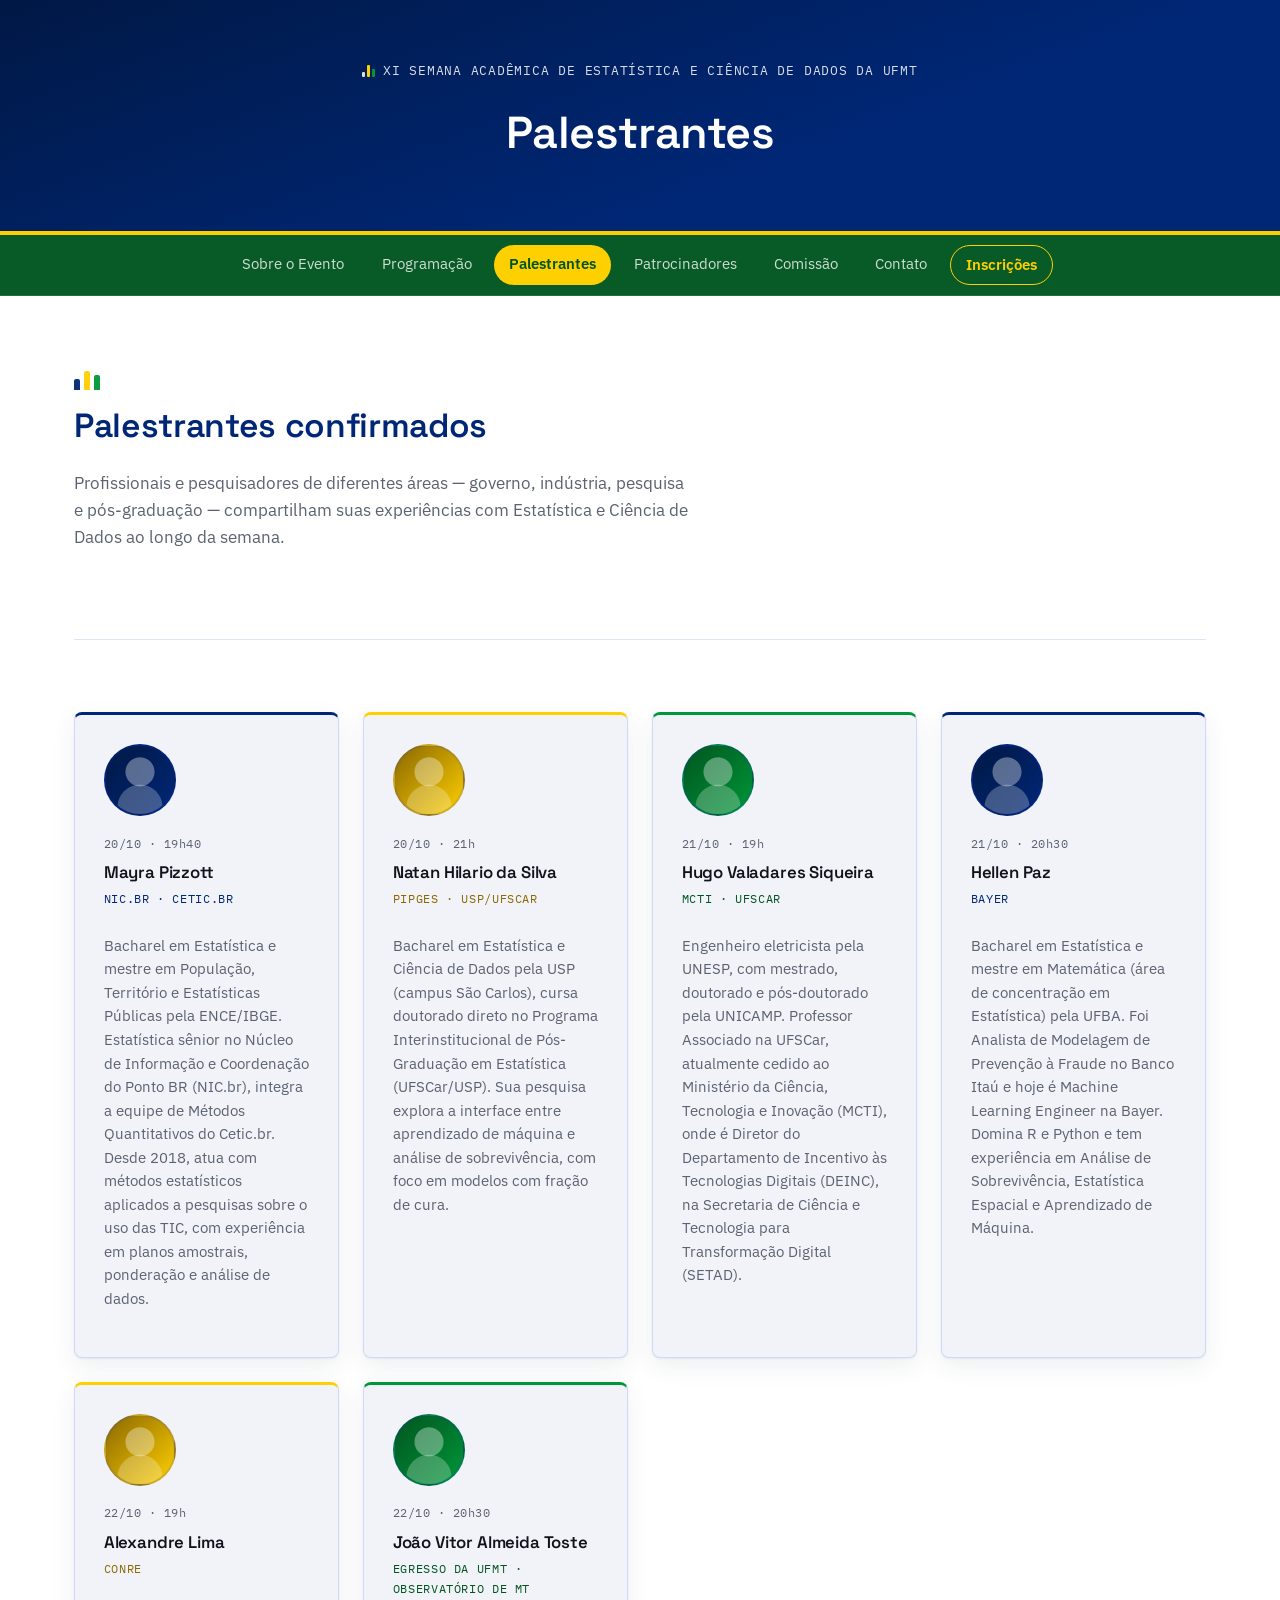
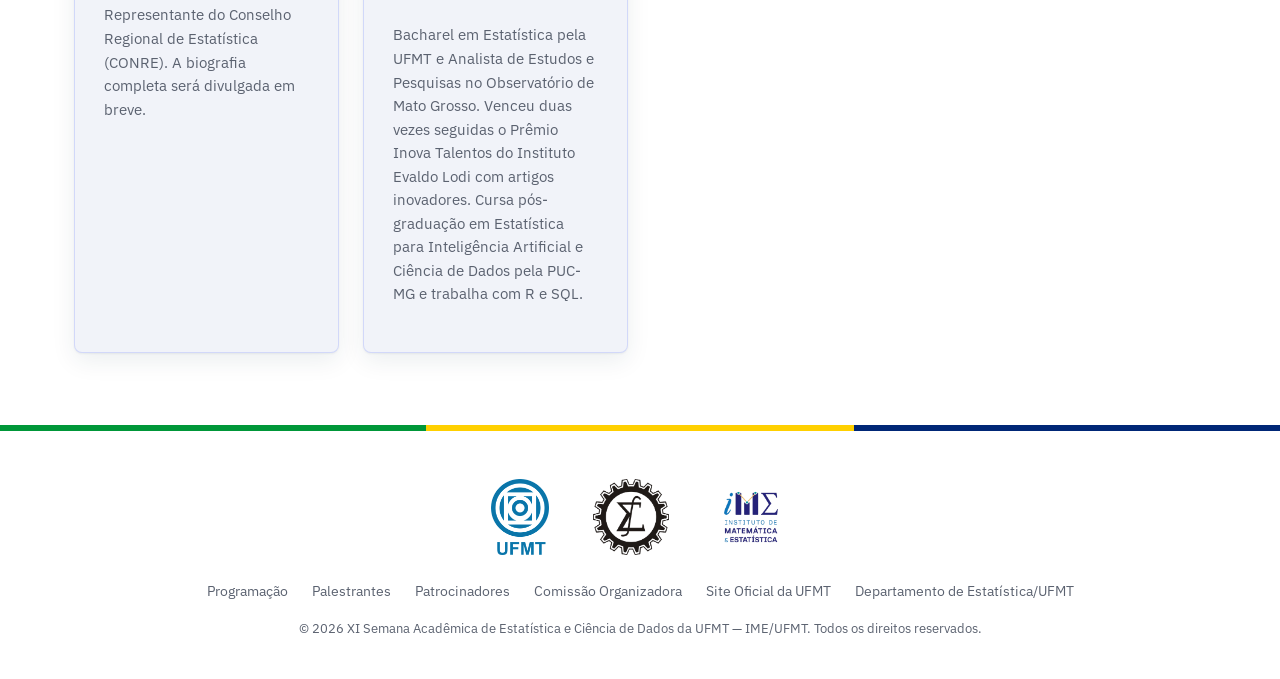
==== commit 2c0e06fe: "Add files via upload" ====
--- a/palestrantes.html
+++ b/palestrantes.html
@@ -37,6 +37,7 @@
   <a href="programacao.html" class="tab-link">Programação</a>
   <a href="palestrantes.html" class="tab-link active" aria-current="page">Palestrantes</a>
   <a href="patrocinadores.html" class="tab-link">Patrocinadores</a>
+  <a href="comissao.html" class="tab-link">Comissão</a>
   <a href="index.html#contato" class="tab-link">Contato</a>
     <a href="https://forms.gle/JmbNxPpCY7QPgfws6" class="tab-link tab-cta" target="_blank" rel="noopener">Inscrições</a>
 </nav>
@@ -164,6 +165,7 @@
     <a href="programacao.html">Programação</a>
     <a href="palestrantes.html">Palestrantes</a>
     <a href="patrocinadores.html">Patrocinadores</a>
+    <a href="comissao.html">Comissão Organizadora</a>
     <a href="https://ufmt.br/" target="_blank" rel="noopener">Site Oficial da UFMT</a>
     <a href="https://www.ufmt.br/unidade/dest" target="_blank" rel="noopener">Departamento de Estatística/UFMT</a>
   </div>
--- a/style.css
+++ b/style.css
@@ -531,6 +531,8 @@
   box-shadow: var(--shadow);
 }
 .sponsor-slot-filled img{ max-width: 100%; max-height: 96px; object-fit: contain; }
+.sponsor-grid-sm{ grid-template-columns: repeat(auto-fit, minmax(200px, 1fr)); }
+.sponsor-grid-sm .sponsor-slot-filled{ min-height: 130px; }
 
 .footer{
   text-align: center;
@@ -563,3 +565,12 @@
 .hero-cta{ margin: 1.5rem 0 0; }
 .btn-cta{ background: var(--accent-2); color: var(--accent-dim); }
 .btn-cta:hover{ background: #ffe040; }
+
+.sponsor-grid-pair{ grid-template-columns: repeat(2, minmax(0, 1fr)); max-width: 720px; }
+.sponsor-grid-pair .sponsor-slot-filled{ min-height: 150px; }
+.sponsor-grid-pair .sponsor-slot-filled img{ max-height: 110px; }
+@media (max-width: 520px){ .sponsor-grid-pair{ grid-template-columns: 1fr; } }
+
+.sponsor-grid-single{ grid-template-columns: minmax(0, 1fr); max-width: 360px; }
+.sponsor-grid-single .sponsor-slot-filled{ min-height: 200px; }
+.sponsor-grid-single .sponsor-slot-filled img{ max-height: 170px; }
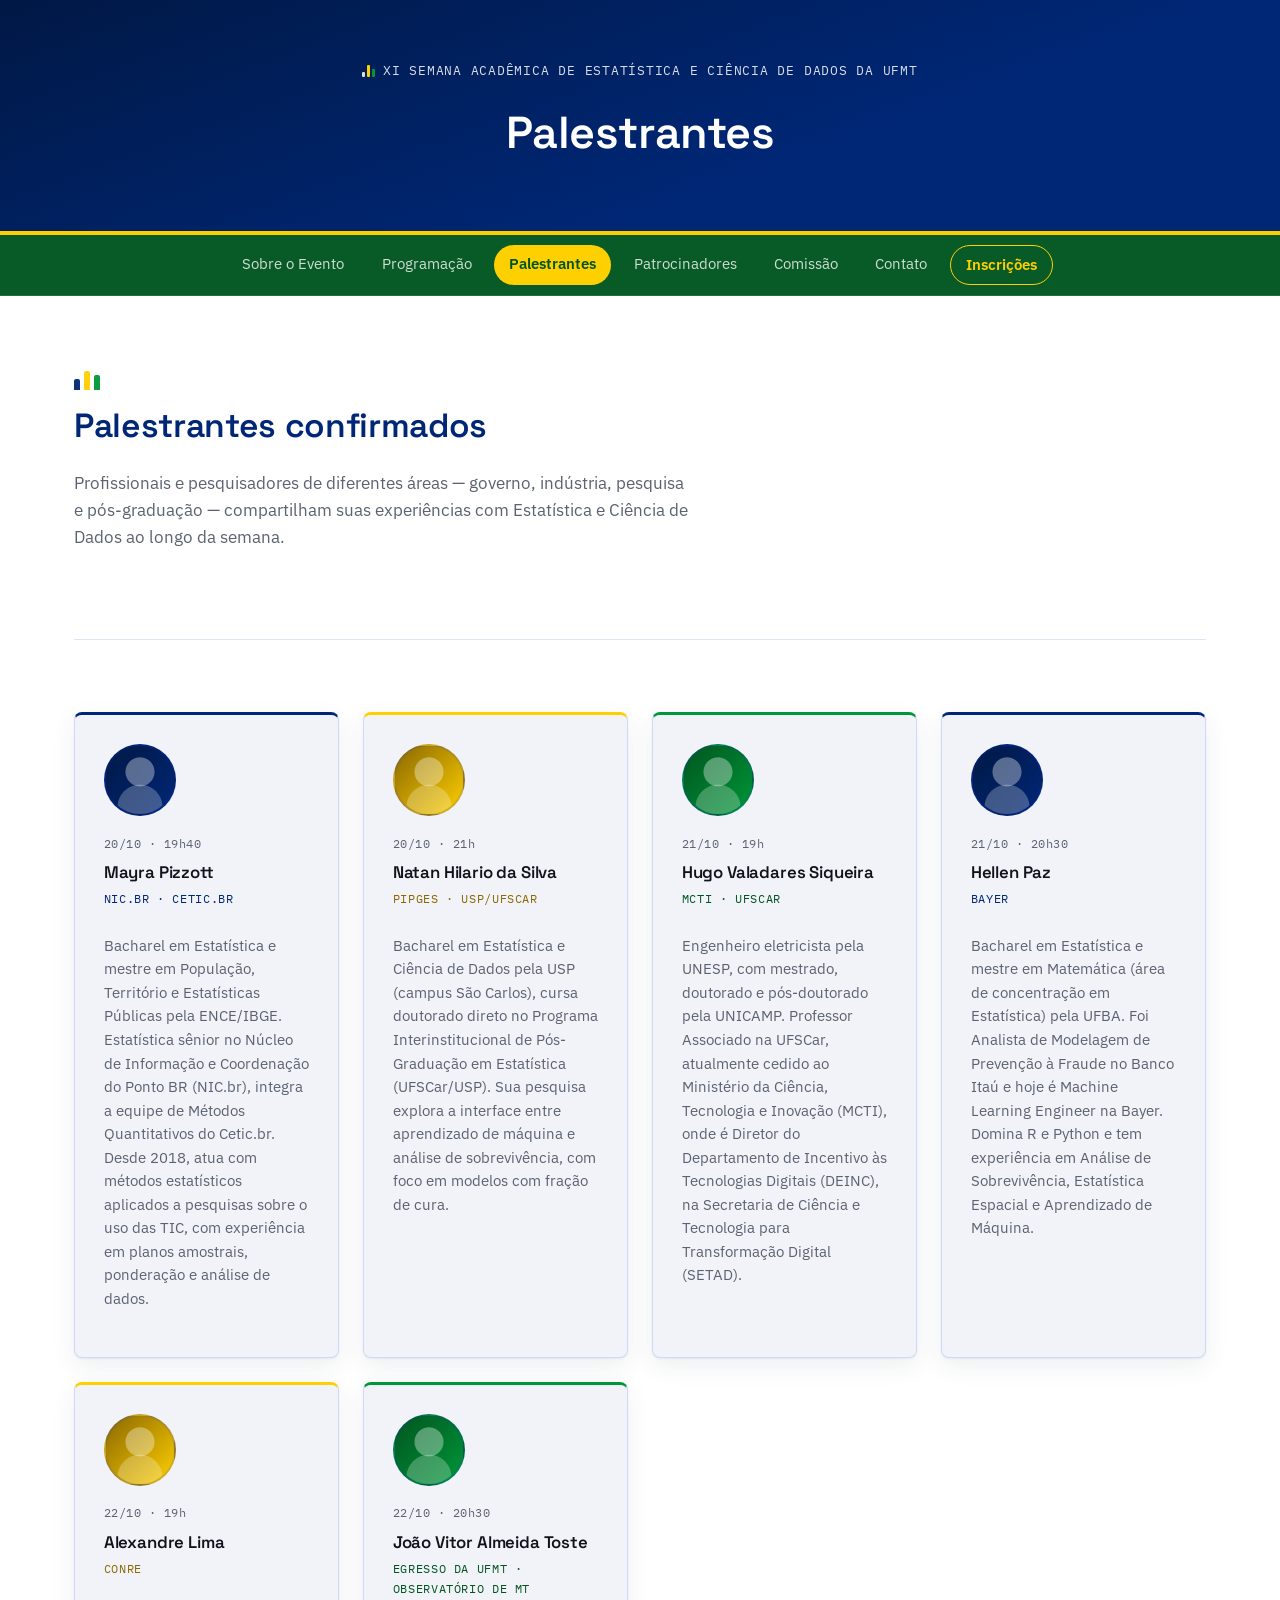
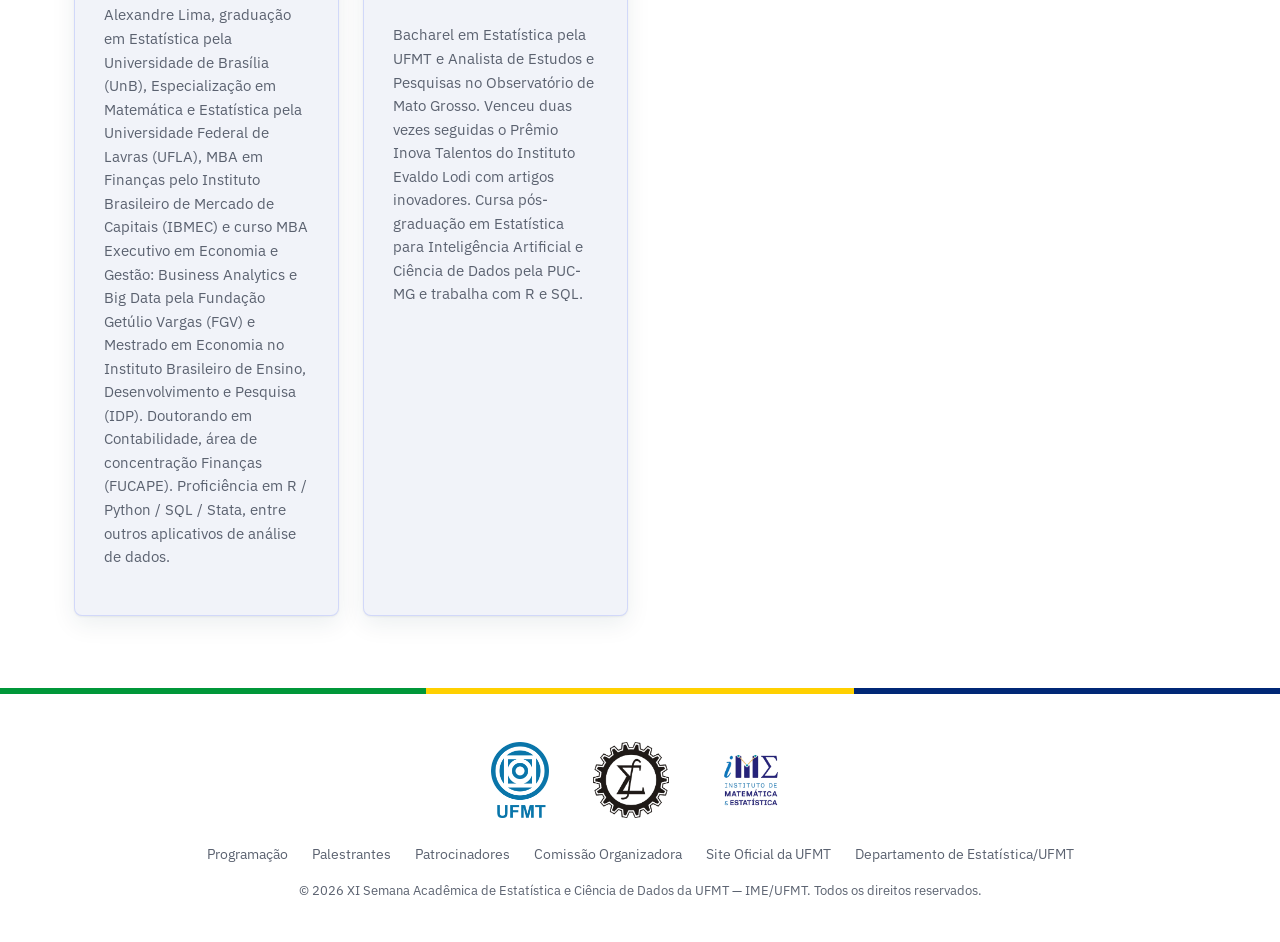
==== commit 6be6ca8e: "Update palestrantes.html" ====
--- a/palestrantes.html
+++ b/palestrantes.html
@@ -129,8 +129,7 @@
         <h3 class="speaker-name">Alexandre Lima</h3>
         <p class="speaker-affiliation">CONRE</p>
         <p class="speaker-bio">
-          Representante do Conselho Regional de Estatística (CONRE). A
-          biografia completa será divulgada em breve.
+          Alexandre Lima, graduação em Estatística pela Universidade de Brasília (UnB), Especialização em Matemática e Estatística pela Universidade Federal de Lavras (UFLA), MBA em Finanças pelo Instituto Brasileiro de Mercado de Capitais (IBMEC) e curso MBA Executivo em Economia e Gestão: Business Analytics e Big Data pela Fundação Getúlio Vargas (FGV) e Mestrado em Economia no Instituto Brasileiro de Ensino, Desenvolvimento e Pesquisa (IDP). Doutorando em Contabilidade, área de concentração Finanças (FUCAPE). Proficiência em R / Python / SQL / Stata, entre outros aplicativos de análise de dados.
         </p>
       </article>
 
